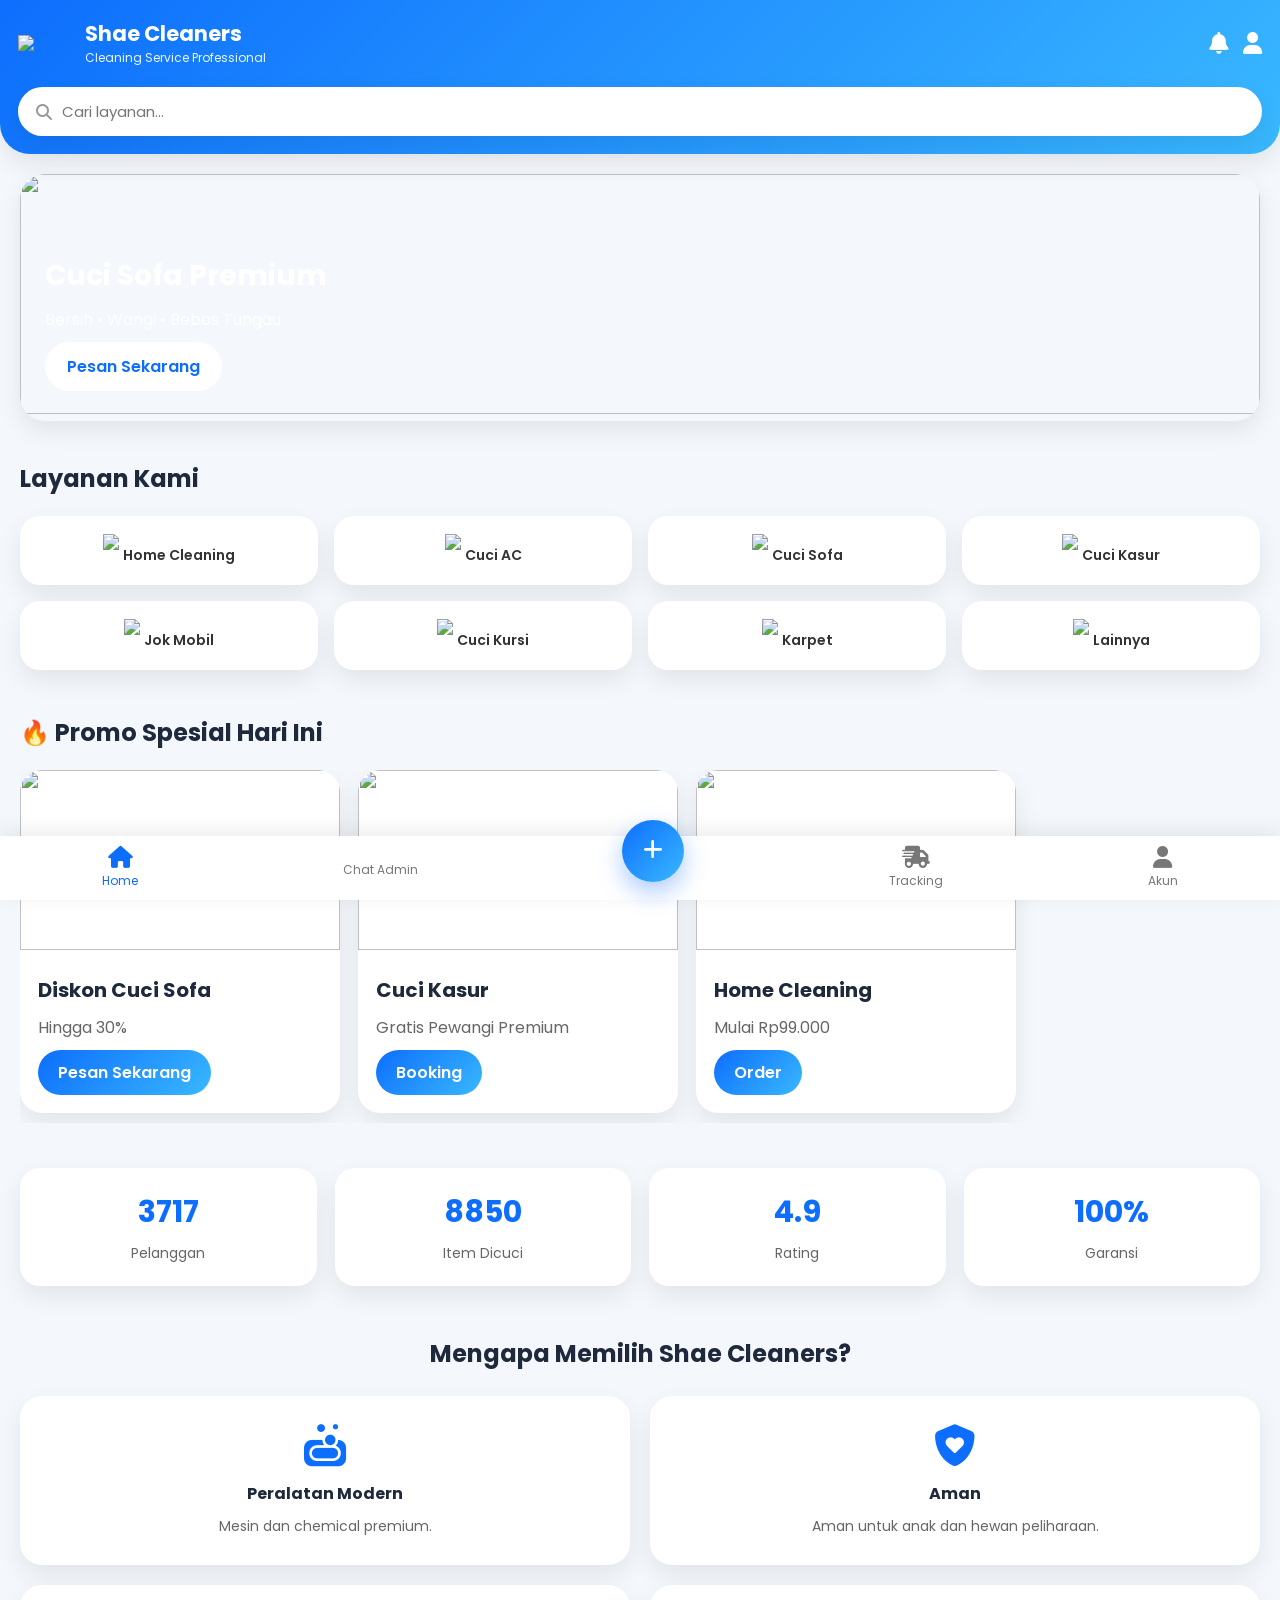
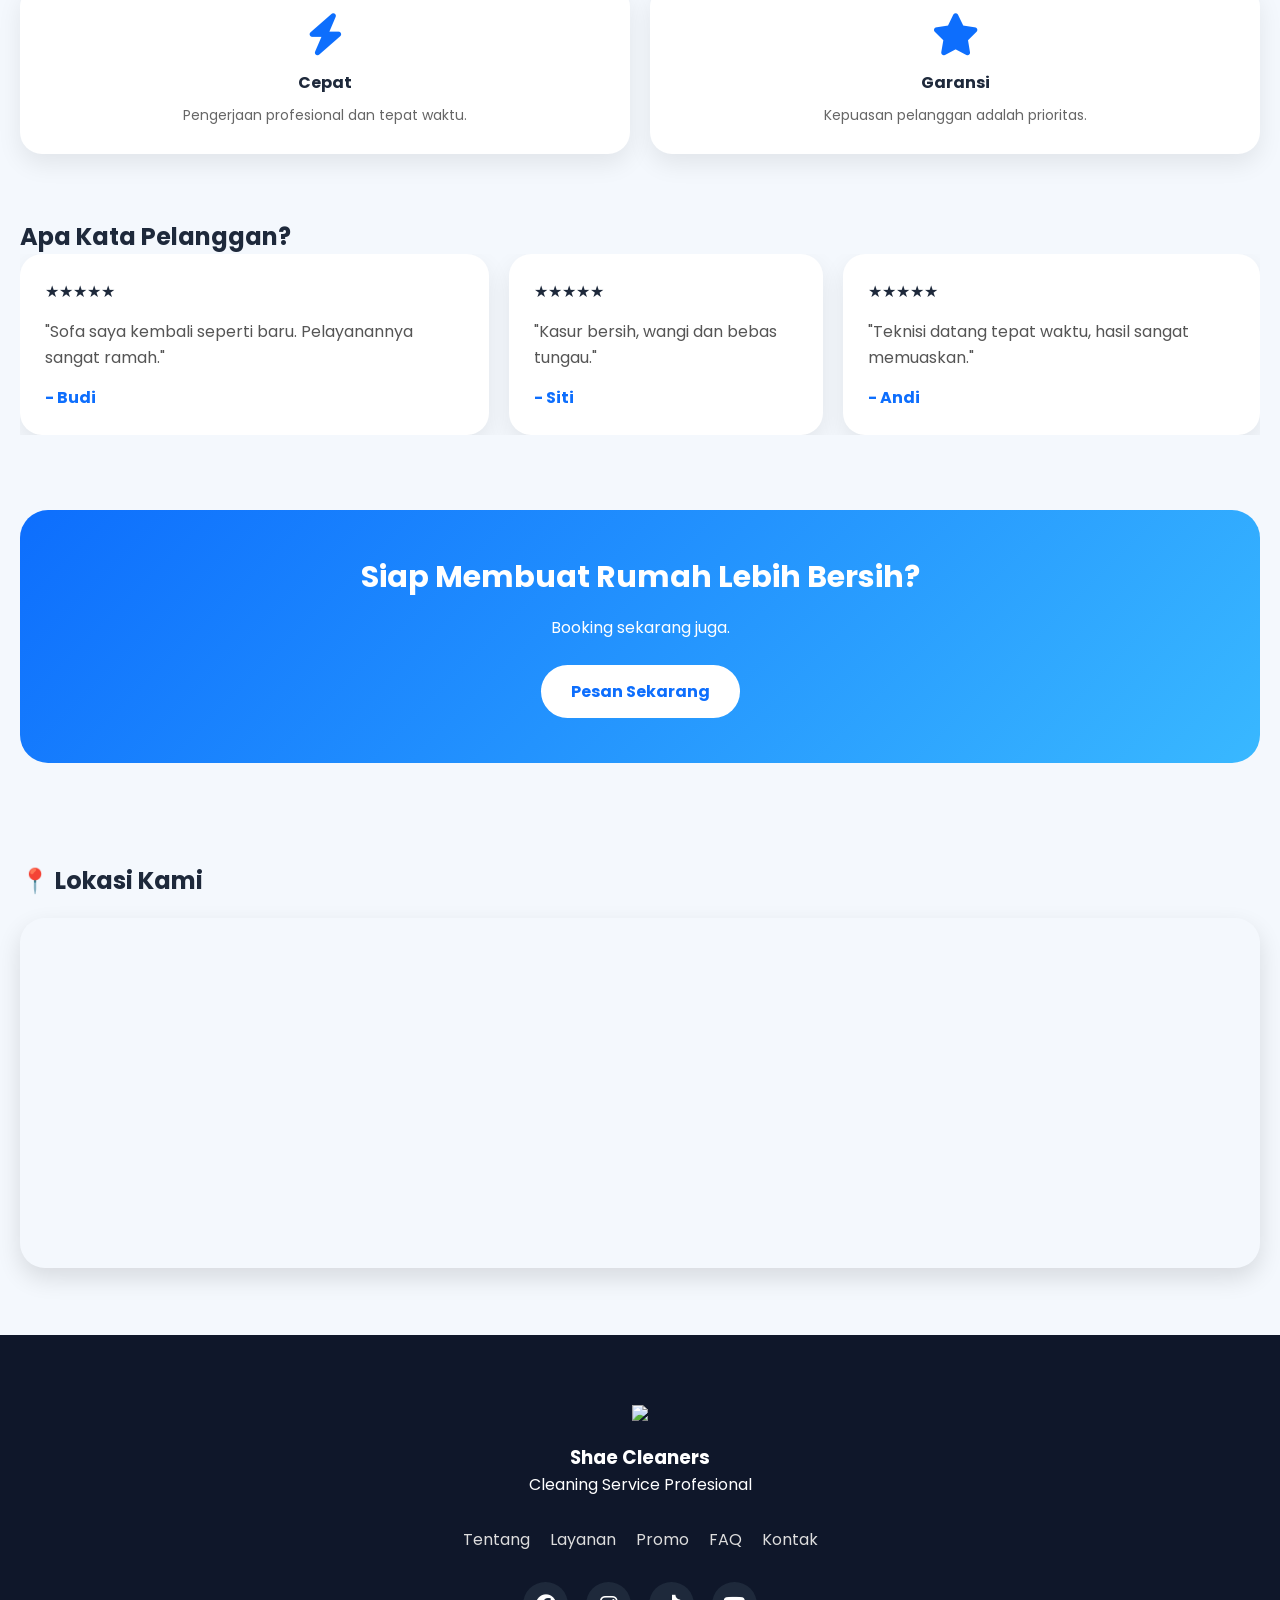
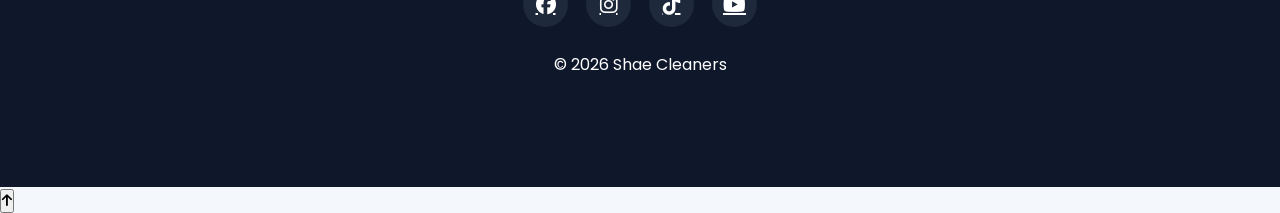
==== index.html @ 05e51f41 "Add files via upload" ====
<!DOCTYPE html>
<html lang="id">
<head>
<meta charset="UTF-8">
<meta name="viewport" content="width=device-width, initial-scale=1.0">
<title>Shae Cleaners | Jasa Cuci Sofa, Kasur, AC & Home Cleaning</title>

<meta name="theme-color" content="#0D6EFD">
<meta name="description" content="Shae Cleaners - Jasa Home Cleaning, Cuci Sofa, Kasur, AC, Jok Mobil, Kursi, Karpet dan lainnya.">

<link rel="manifest" href="manifest.json">
<link rel="icon" href="assets/logo/logo.png">

<link rel="preconnect" href="https://fonts.googleapis.com">
<link rel="preconnect" href="https://fonts.gstatic.com" crossorigin>

<link href="https://fonts.googleapis.com/css2?family=Poppins:wght@300;400;500;600;700&display=swap" rel="stylesheet">

<link rel="stylesheet" href="style.css">

<link rel="stylesheet" href="https://cdnjs.cloudflare.com/ajax/libs/font-awesome/6.7.2/css/all.min.css">

<link href="https://unpkg.com/aos@2.3.4/dist/aos.css" rel="stylesheet">

</head>

<body>

<!-- Splash Screen -->

<div id="splash">

<img src="assets/logo/logo.png" class="logo">

<h2>Shae Cleaners</h2>

<div class="loader"></div>

</div>

<!-- HEADER -->

<header>

<div class="topbar">

<div class="logo-area">

<img src="assets/logo/logo.png">

<div>

<h3>Shae Cleaners</h3>

<p>Cleaning Service Professional</p>

</div>

</div>

<div class="profile">

<i class="fa-solid fa-bell"></i>

<i class="fa-solid fa-user"></i>

</div>

</div>

<!-- SEARCH -->

<div class="search-box">

<i class="fa-solid fa-magnifying-glass"></i>

<input
type="text"
placeholder="Cari layanan...">

</div>

</header>

<!-- HERO SLIDER -->

<section class="hero">

<div class="slider">

<div class="slide active">

<img src="assets/banner/banner1.png">

<div class="caption">

<h2>Cuci Sofa Premium</h2>

<p>Bersih • Wangi • Bebas Tungau</p>

<a href="pages/order.html">

Pesan Sekarang

</a>

</div>

</div>

<div class="slide">

<img src="assets/banner/banner2.jpg">

<div class="caption">

<h2>Cuci Kasur</h2>

<p>Hilangkan Noda & Tungau</p>

<a href="pages/order.html">

Booking

</a>

</div>

</div>

<div class="slide">

<img src="assets/banner/banner3.jpg">

<div class="caption">

<h2>Home Cleaning</h2>

<p>Rumah Bersih Setiap Hari</p>

<a href="pages/order.html">

Order Sekarang

</a>

</div>

</div>

</div>

</section>

<!-- MENU LAYANAN -->

<section class="menu">

<h2>Layanan Kami</h2>

<div class="grid">

<a href="pages/home-cleaning.html" class="card">

<img src="assets/icons/home.png">

<span>Home Cleaning</span>

</a>

<a href="pages/cuci-ac.html" class="card">

<img src="assets/icons/ac.png">

<span>Cuci AC</span>

</a>

<a href="pages/cuci-sofa.html" class="card">

<img src="assets/icons/sofa.png">

<span>Cuci Sofa</span>

</a>

<a href="pages/cuci-kasur.html" class="card">

<img src="assets/icons/kasur.png">

<span>Cuci Kasur</span>

</a>

<a href="pages/cuci-jokmobil.html" class="card">

<img src="assets/icons/mobil.png">

<span>Jok Mobil</span>

</a>

<a href="pages/cuci-kursi.html" class="card">

<img src="assets/icons/kursi.png">

<span>Cuci Kursi</span>

</a>

<a href="pages/karpet.html" class="card">

<img src="assets/icons/karpet.png">

<span>Karpet</span>

</a>

<a href="pages/cuci-gorden.html" class="card">

<img src="assets/icons/cuci-gorden.png">

<span>Lainnya</span>

</a>

</div>

</section>
<!-- ================= PROMO SLIDER ================= -->

<section class="promo-section">

<h2 class="section-title">
🔥 Promo Spesial Hari Ini
</h2>

<div class="promo-slider">

<div class="promo-card">
<img src="assets/banner/promo1.jpg" alt="">
<div class="promo-info">
<h3>Diskon Cuci Sofa</h3>
<p>Hingga 30%</p>
<a href="pages/order.html">Pesan Sekarang</a>
</div>
</div>

<div class="promo-card">
<img src="assets/banner/promo2.jpg" alt="">
<div class="promo-info">
<h3>Cuci Kasur</h3>
<p>Gratis Pewangi Premium</p>
<a href="pages/order.html">Booking</a>
</div>
</div>

<div class="promo-card">
<img src="assets/banner/promo3.jpg" alt="">
<div class="promo-info">
<h3>Home Cleaning</h3>
<p>Mulai Rp99.000</p>
<a href="pages/order.html">Order</a>
</div>
</div>

</div>

</section>

<!-- ================= STATISTIK ================= -->

<section class="counter">

<div class="counter-box">

<h2 class="count" data-target="5000">0</h2>

<p>Pelanggan</p>

</div>

<div class="counter-box">

<h2 class="count" data-target="12000">0</h2>

<p>Item Dicuci</p>

</div>

<div class="counter-box">

<h2 class="count" data-target="4.9">4.9</h2>

<p>Rating</p>

</div>

<div class="counter-box">

<h2>100%</h2>

<p>Garansi</p>

</div>

</section>

<!-- ================= KEUNGGULAN ================= -->

<section class="why-us">

<h2>Mengapa Memilih Shae Cleaners?</h2>

<div class="why-grid">

<div class="why-card">
<i class="fa-solid fa-soap"></i>
<h4>Peralatan Modern</h4>
<p>Mesin dan chemical premium.</p>
</div>

<div class="why-card">
<i class="fa-solid fa-shield-heart"></i>
<h4>Aman</h4>
<p>Aman untuk anak dan hewan peliharaan.</p>
</div>

<div class="why-card">
<i class="fa-solid fa-bolt"></i>
<h4>Cepat</h4>
<p>Pengerjaan profesional dan tepat waktu.</p>
</div>

<div class="why-card">
<i class="fa-solid fa-star"></i>
<h4>Garansi</h4>
<p>Kepuasan pelanggan adalah prioritas.</p>
</div>

</div>

</section>
<!-- ================= TESTIMONI ================= -->

<section class="testimonial">

<h2>Apa Kata Pelanggan?</h2>

<div class="testimonial-slider">

<div class="testimonial-card">

★★★★★

<p>

"Sofa saya kembali seperti baru.
Pelayanannya sangat ramah."

</p>

<strong>- Budi</strong>

</div>

<div class="testimonial-card">

★★★★★

<p>

"Kasur bersih, wangi dan bebas tungau."

</p>

<strong>- Siti</strong>

</div>

<div class="testimonial-card">

★★★★★

<p>

"Teknisi datang tepat waktu,
hasil sangat memuaskan."

</p>

<strong>- Andi</strong>

</div>

</div>

</section>

<!-- ================= CALL TO ACTION ================= -->

<section class="cta">

<h2>

Siap Membuat Rumah Lebih Bersih?

</h2>

<p>

Booking sekarang juga.

</p>

<a href="pages/order.html" class="btn-order">

Pesan Sekarang

</a>

</section>

<!-- ================= GOOGLE MAP ================= -->

<section class="maps">

<h2 class="section-title">
📍 Lokasi Kami
</h2>

<iframe
src="https://www.google.com/maps/embed?pb="
loading="lazy"
allowfullscreen>
</iframe>

</section>

<!-- ================= BOTTOM NAVIGATION ================= -->

<nav class="bottom-nav">

<a href="index.html" class="active">

<i class="fa-solid fa-house"></i>

<span>Home</span>

</a>

<a href="pages/chat-admin.html">

<i class="fa-solid fa-admin"></i>

<span>Chat Admin</span>

</a>

<a href="pages/order.html">

<div class="order-button">

<i class="fa-solid fa-plus"></i>

</div>

</a>

<a href="pages/tracking.html">

<i class="fa-solid fa-truck-fast"></i>

<span>Tracking</span>

</a>

<a href="pages/profile.html">

<i class="fa-solid fa-user"></i>

<span>Akun</span>

</a>

</nav>

<!-- ================= FOOTER ================= -->

<footer>

<img src="assets/logo/logo.png" class="footer-logo">

<h3>Shae Cleaners</h3>

<p>
Cleaning Service Profesional
</p>

<div class="footer-menu">

<a href="#">Tentang</a>

<a href="#">Layanan</a>

<a href="#">Promo</a>

<a href="#">FAQ</a>

<a href="#">Kontak</a>

</div>

<div class="social">

<a href="#"><i class="fab fa-facebook"></i></a>

<a href="#"><i class="fab fa-instagram"></i></a>

<a href="#"><i class="fab fa-tiktok"></i></a>

<a href="#"><i class="fab fa-youtube"></i></a>

</div>

<p class="copyright">

© 2026 Shae Cleaners

</p>

</footer>

<!-- ================= SCRIPT ================= -->

<script src="https://unpkg.com/aos@2.3.4/dist/aos.js"></script>

<script>

AOS.init({

duration:800,

once:true

});

</script>

<script src="app.js"></script>

</body>

</html>
---- style.css ----
/*====================================
 Shae Cleaners Premium Theme V3
====================================*/

:root{

--primary:#0D6EFD;
--secondary:#3AA8FF;
--accent:#00C2FF;
--bg:#F4F8FD;
--white:#FFFFFF;
--dark:#1E293B;
--text:#555;
--radius:18px;
--shadow:0 10px 25px rgba(0,0,0,.08);

}

*{
margin:0;
padding:0;
box-sizing:border-box;
font-family:'Poppins',sans-serif;
}

html{
scroll-behavior:smooth;
}

body{

background:var(--bg);
color:var(--dark);
overflow-x:hidden;

}

/*=========================
Splash Screen
=========================*/

#splash{

position:fixed;
top:0;
left:0;
width:100%;
height:100%;
background:linear-gradient(135deg,#0D6EFD,#37B6FF);
display:flex;
flex-direction:column;
justify-content:center;
align-items:center;
z-index:99999;

}

#splash .logo{

width:110px;
animation:zoom 2s infinite;

}

#splash h2{

margin-top:20px;
color:white;
font-size:26px;

}

.loader{

width:55px;
height:55px;
border:5px solid rgba(255,255,255,.2);
border-top:5px solid white;
border-radius:50%;
margin-top:20px;
animation:spin 1s linear infinite;

}

@keyframes spin{

100%{

transform:rotate(360deg);

}

}

@keyframes zoom{

50%{

transform:scale(1.08);

}

}

/*=========================
HEADER
=========================*/

header{

background:linear-gradient(135deg,#0D6EFD,#39B8FF);
padding:18px;
border-radius:0 0 30px 30px;
box-shadow:var(--shadow);
position:sticky;
top:0;
z-index:1000;

}

.topbar{

display:flex;
justify-content:space-between;
align-items:center;

}

.logo-area{

display:flex;
align-items:center;

}

.logo-area img{

width:55px;
margin-right:12px;

}

.logo-area h3{

color:white;
font-size:21px;

}

.logo-area p{

color:#EAF6FF;
font-size:12px;

}

.profile{

display:flex;
gap:15px;

}

.profile i{

color:white;
font-size:22px;
cursor:pointer;
transition:.3s;

}

.profile i:hover{

transform:scale(1.2);

}

.search-box{

margin-top:20px;
background:white;
border-radius:50px;
padding:13px 18px;
display:flex;
align-items:center;
box-shadow:var(--shadow);

}

.search-box i{

color:#999;

}

.search-box input{

flex:1;
border:none;
outline:none;
font-size:15px;
margin-left:10px;

}

/*=========================
HERO
=========================*/

.hero{

margin:20px;

}

.slider{

position:relative;
overflow:hidden;
border-radius:25px;
box-shadow:var(--shadow);

}

.slide{

display:none;
position:relative;

}

.slide.active{

display:block;
animation:fade 1s;

}

.slide img{

width:100%;
height:240px;
object-fit:cover;

}

.caption{

position:absolute;
left:25px;
bottom:30px;
color:white;

}

.caption h2{

font-size:28px;

}

.caption p{

margin:10px 0;

}

.caption a{

display:inline-block;
background:white;
color:var(--primary);
padding:12px 22px;
border-radius:40px;
text-decoration:none;
font-weight:600;
transition:.3s;

}

.caption a:hover{

transform:translateY(-3px);

}

@keyframes fade{

from{

opacity:0;

}

to{

opacity:1;

}

}

/*=========================
MENU GRID
=========================*/

.menu{

padding:20px;

}

.menu h2{

margin-bottom:20px;

}

.grid{

display:grid;
grid-template-columns:repeat(4,1fr);
gap:16px;

}

.card{

background:white;
padding:18px;
border-radius:20px;
text-align:center;
text-decoration:none;
color:#333;
box-shadow:var(--shadow);
transition:.35s;

}

.card:hover{

transform:translateY(-8px);

}

.card img{

width:55px;
margin-bottom:10px;

}

.card span{

font-size:14px;
font-weight:600;

}

/*=========================
RESPONSIVE
=========================*/

@media(max-width:768px){

.grid{

grid-template-columns:repeat(4,1fr);

}

.card{

padding:15px;

}

.card img{

width:42px;

}
.card span{
font-size:12px;
}
.caption h2{
font-size:22px;
}
.slide img{
height:200px;
}}
@media(max-width:480px){
.grid{
grid-template-columns:repeat(2,1fr);
}
header{
border-radius:0 0 25px 25px;
}}
/*====================================
 PROMO SECTION
====================================*/

.promo-section{

padding:25px 20px;

}

.section-title{

font-size:24px;
font-weight:700;
margin-bottom:20px;
color:var(--dark);

}

.promo-slider{

display:flex;
gap:18px;
overflow-x:auto;
scroll-behavior:smooth;
padding-bottom:10px;

}

.promo-slider::-webkit-scrollbar{

display:none;

}

.promo-card{

min-width:320px;
background:#fff;
border-radius:22px;
overflow:hidden;
box-shadow:var(--shadow);
transition:.35s;

}

.promo-card:hover{

transform:translateY(-8px);

}

.promo-card img{

width:100%;
height:180px;
object-fit:cover;

}

.promo-info{

padding:18px;

}

.promo-info h3{

font-size:20px;

}

.promo-info p{

margin:10px 0;
color:#666;

}

.promo-info a{

display:inline-block;
padding:10px 20px;
background:linear-gradient(135deg,#0D6EFD,#39B8FF);
color:#fff;
text-decoration:none;
border-radius:30px;
font-weight:600;

}

/*====================================
 COUNTER
====================================*/

.counter{

display:grid;
grid-template-columns:repeat(4,1fr);
gap:18px;
padding:20px;

}

.counter-box{

background:#fff;
padding:22px;
text-align:center;
border-radius:20px;
box-shadow:var(--shadow);
transition:.35s;

}

.counter-box:hover{

transform:translateY(-6px);

}

.counter-box h2{

font-size:30px;
color:var(--primary);

}

.counter-box p{

margin-top:8px;
font-size:14px;
color:#666;

}

/*====================================
 WHY US
====================================*/

.why-us{

padding:30px 20px;

}

.why-us h2{

text-align:center;
margin-bottom:25px;

}

.why-grid{

display:grid;
grid-template-columns:repeat(2,1fr);
gap:20px;

}

.why-card{

background:#fff;
padding:28px;
border-radius:22px;
text-align:center;
box-shadow:var(--shadow);
transition:.4s;

}

.why-card:hover{

transform:translateY(-8px);

}

.why-card i{

font-size:42px;
color:var(--primary);
margin-bottom:15px;

}

.why-card h4{

margin-bottom:10px;

}

.why-card p{

color:#666;
font-size:14px;

}

/*====================================
 BEFORE AFTER
====================================*/

.before-after{

padding:30px 20px;

}

.before-after h2{

margin-bottom:20px;

}

.compare-slider{

position:relative;
overflow:hidden;
border-radius:25px;
box-shadow:var(--shadow);

}

.compare-slider img{

width:100%;
display:block;

}

.before{

position:absolute;
top:0;
left:0;
width:50%;
overflow:hidden;

}

/*====================================
 TESTIMONIAL
====================================*/

.testimonial{

padding:35px 20px;

}

.testimonial-slider{

display:flex;
gap:20px;
overflow-x:auto;
scroll-behavior:smooth;

}

.testimonial-slider::-webkit-scrollbar{

display:none;

}

.testimonial-card{

min-width:300px;
background:#fff;
padding:25px;
border-radius:22px;
box-shadow:var(--shadow);

}

.testimonial-card p{

margin:15px 0;
line-height:1.6;
color:#555;

}

.testimonial-card strong{

color:var(--primary);

}

/*====================================
 CTA
====================================*/

.cta{

margin:40px 20px;
padding:45px 25px;
text-align:center;
border-radius:28px;
background:linear-gradient(135deg,#0D6EFD,#39B8FF);
color:#fff;

}

.cta h2{

font-size:30px;

}

.cta p{

margin:15px 0 25px;

}

.btn-order{

display:inline-block;
padding:14px 30px;
background:#fff;
color:#0D6EFD;
border-radius:40px;
text-decoration:none;
font-weight:700;
transition:.3s;

}

.btn-order:hover{

transform:scale(1.05);

}

/*====================================
 GLASS EFFECT
====================================*/

.glass{

background:rgba(255,255,255,.15);
backdrop-filter:blur(15px);
border:1px solid rgba(255,255,255,.2);

}

/*====================================
 ANIMATION
====================================*/

.fade-up{

animation:fadeUp .8s ease;

}

@keyframes fadeUp{

from{

opacity:0;
transform:translateY(30px);

}

to{

opacity:1;
transform:translateY(0);

}

}

.zoom{

animation:zoomIn .6s;

}

@keyframes zoomIn{

from{

opacity:0;
transform:scale(.9);

}

to{

opacity:1;
transform:scale(1);

}

}

/*====================================
 RESPONSIVE
====================================*/

@media(max-width:768px){

.counter{

grid-template-columns:repeat(2,1fr);

}

.why-grid{

grid-template-columns:1fr;

}

.promo-card{

min-width:280px;

}

.cta h2{

font-size:24px;

}

}

@media(max-width:480px){

.counter{

grid-template-columns:1fr 1fr;

}

.testimonial-card{

min-width:260px;

}

}
/*====================================
VIDEO SECTION
====================================*/

.video-section{
padding:60px 20px;
}

.video-box{
position:relative;
overflow:hidden;
border-radius:25px;
box-shadow:0 15px 40px rgba(0,0,0,.15);
}

.video-box video{
width:100%;
display:block;
border-radius:25px;
transition:.5s;
}

.video-box:hover video{
transform:scale(1.03);
}

/*====================================
GALLERY
====================================*/

.gallery{
padding:60px 20px;
}

.gallery-slider{
display:flex;
gap:18px;
overflow-x:auto;
scroll-behavior:smooth;
padding-bottom:10px;
}

.gallery-slider::-webkit-scrollbar{
display:none;
}

.gallery-slider img{
width:280px;
height:200px;
object-fit:cover;
border-radius:22px;
box-shadow:0 10px 25px rgba(0,0,0,.12);
transition:.35s;
cursor:pointer;
}

.gallery-slider img:hover{
transform:scale(1.05);
}

/*====================================
MAP
====================================*/

.maps{
padding:60px 20px;
}

.maps iframe{
width:100%;
height:350px;
border:none;
border-radius:25px;
box-shadow:0 10px 25px rgba(0,0,0,.12);
}

/*====================================
FLOATING WHATSAPP
====================================*/

.floating-wa{

position:fixed;

right:22px;

bottom:95px;

width:65px;

height:65px;

background:#25D366;

border-radius:50%;

display:flex;

align-items:center;

justify-content:center;

color:#fff;

font-size:34px;

text-decoration:none;

box-shadow:0 10px 30px rgba(37,211,102,.4);

z-index:999;

animation:pulse 2s infinite;

transition:.3s;

}

.floating-wa:hover{

transform:scale(1.12);

}

@keyframes pulse{

0%{

box-shadow:0 0 0 0 rgba(37,211,102,.5);

}

70%{

box-shadow:0 0 0 18px rgba(37,211,102,0);

}

100%{

box-shadow:0 0 0 0 rgba(37,211,102,0);

}

}

/*====================================
BOTTOM NAVIGATION
====================================*/

.bottom-nav{

position:fixed;

bottom:0;

left:0;

width:100%;

background:#fff;

display:flex;

justify-content:space-around;

align-items:center;

padding:10px 0;

box-shadow:0 -5px 20px rgba(0,0,0,.08);

z-index:999;

}

.bottom-nav a{

text-decoration:none;

color:#777;

display:flex;

flex-direction:column;

align-items:center;

font-size:12px;

transition:.3s;

}

.bottom-nav a.active{

color:var(--primary);

}

.bottom-nav i{

font-size:22px;

margin-bottom:4px;

}

.order-button{

width:62px;

height:62px;

background:linear-gradient(135deg,#0D6EFD,#39B8FF);

border-radius:50%;

display:flex;

align-items:center;

justify-content:center;

color:#fff;

font-size:26px;

margin-top:-35px;

box-shadow:0 10px 25px rgba(13,110,253,.35);

}

/*====================================
FOOTER
====================================*/

footer{

background:#0F172A;

padding:70px 20px 110px;

text-align:center;

color:#fff;

}

.footer-logo{

width:85px;

margin-bottom:15px;

}

.footer-menu{

margin:30px 0;

display:flex;

justify-content:center;

flex-wrap:wrap;

gap:20px;

}

.footer-menu a{

color:#ddd;

text-decoration:none;

transition:.3s;

}

.footer-menu a:hover{

color:#fff;

}

.social{

display:flex;

justify-content:center;

gap:18px;

margin-bottom:25px;

}

.social a{

width:45px;

height:45px;

border-radius:50%;

background:#1E293B;

display:flex;

align-items:center;

justify-content:center;

color:#fff;

font-size:20px;

transition:.3s;

}

.social a:hover{

background:var(--primary);

transform:translateY(-5px);

}

copyright{

color:#aaa;

font-size:14px;

}

/*====================================
RIPPLE EFFECT
====================================*/

.ripple{

position:relative;

overflow:hidden;

}

.ripple::after{

content:"";

position:absolute;

width:10px;

height:10px;

background:rgba(255,255,255,.6);

border-radius:50%;

transform:scale(0);

opacity:0;

transition:.6s;

}

.ripple:active::after{

transform:scale(30);

opacity:1;

}

/*====================================
DARK MODE
====================================*/

.dark{

background:#0F172A;

color:#fff;

}

.dark .card,
.dark .promo-card,
.dark .counter-box,
.dark .why-card,
.dark .testimonial-card{

background:#1E293B;

color:#fff;

}

.dark header{

background:#111827;

}

.dark footer{

background:#020617;

}

/*====================================
SCROLLBAR
====================================*/

::-webkit-scrollbar{

width:8px;

}

::-webkit-scrollbar-thumb{

background:#0D6EFD;

border-radius:20px;

}

/*====================================
RESPONSIVE
====================================*/

@media(max-width:768px){

.gallery-slider img{

width:220px;

height:170px;

}

.maps iframe{

height:280px;

}

.order-button{

width:58px;

height:58px;

}

}

@media(max-width:480px){

.bottom-nav span{

font-size:11px;

}

.floating-wa{

width:58px;

height:58px;

font-size:30px;

right:18px;

bottom:90px;

}

}
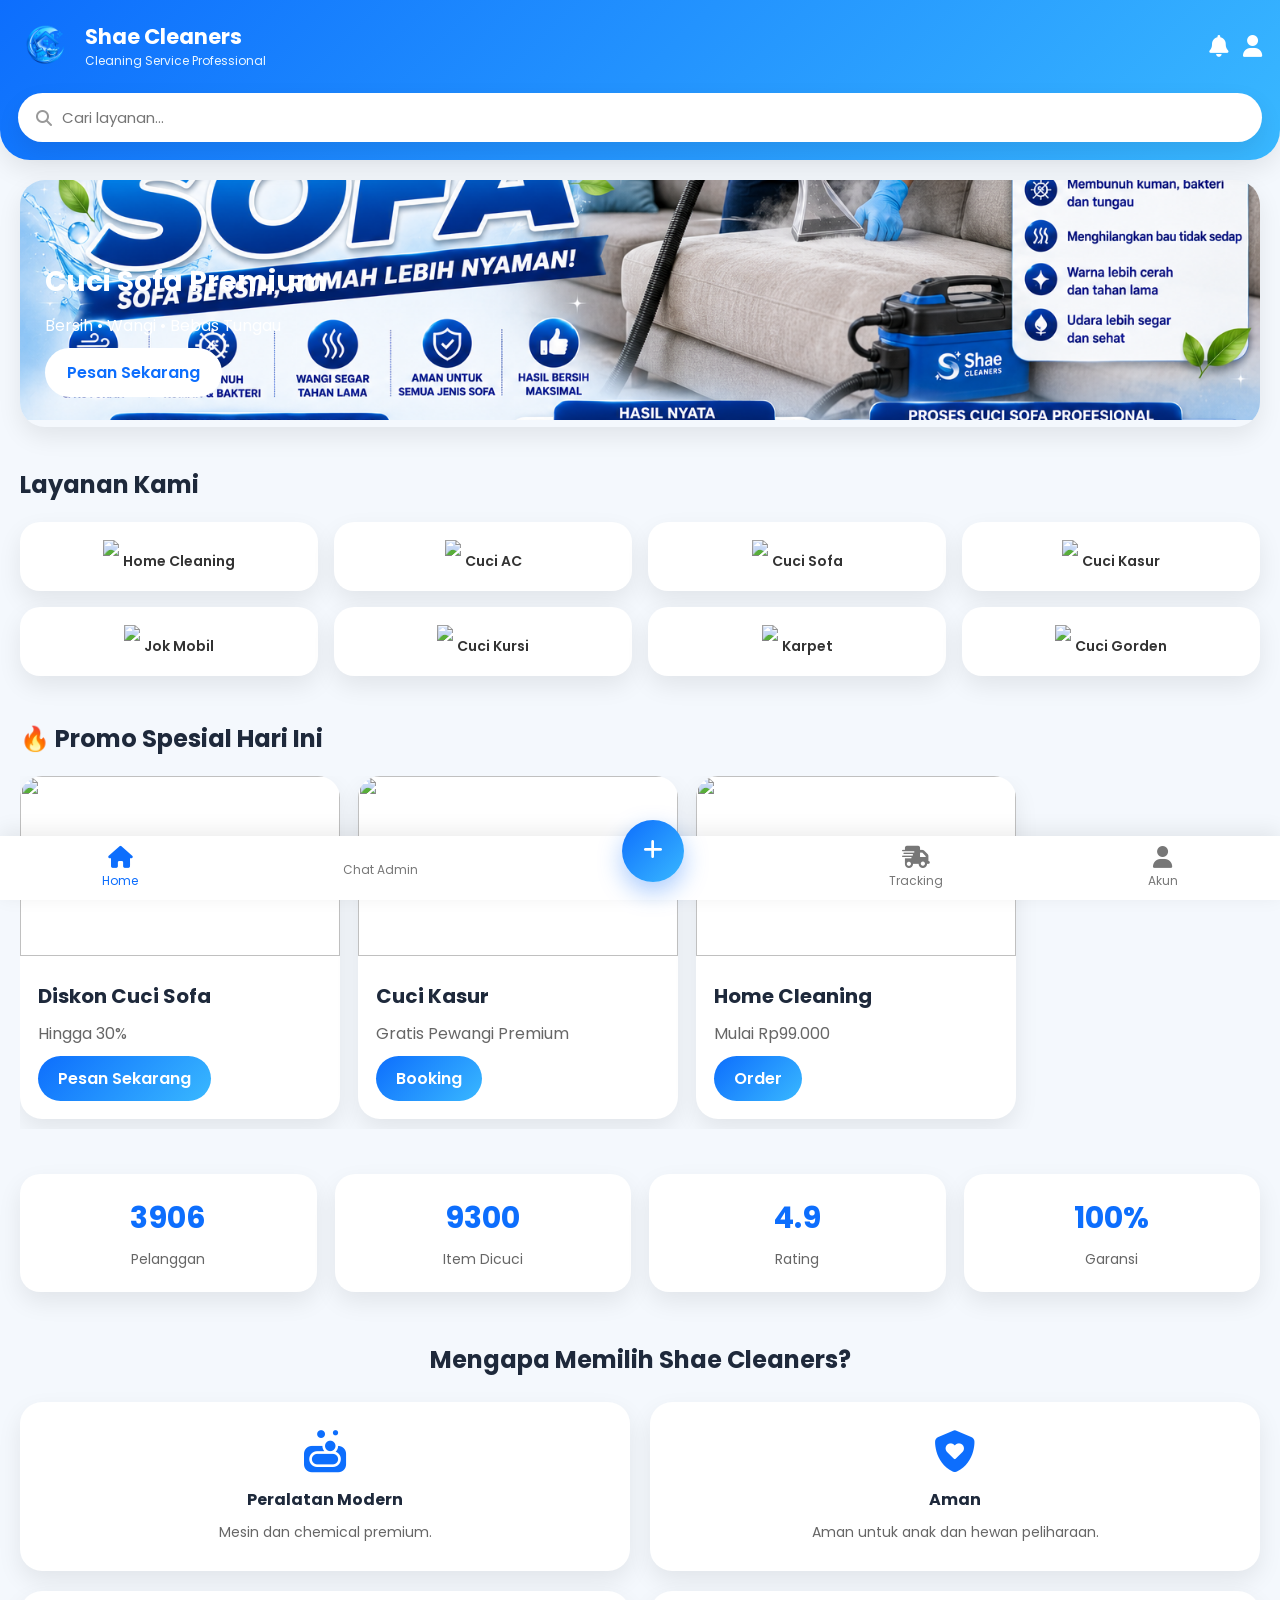
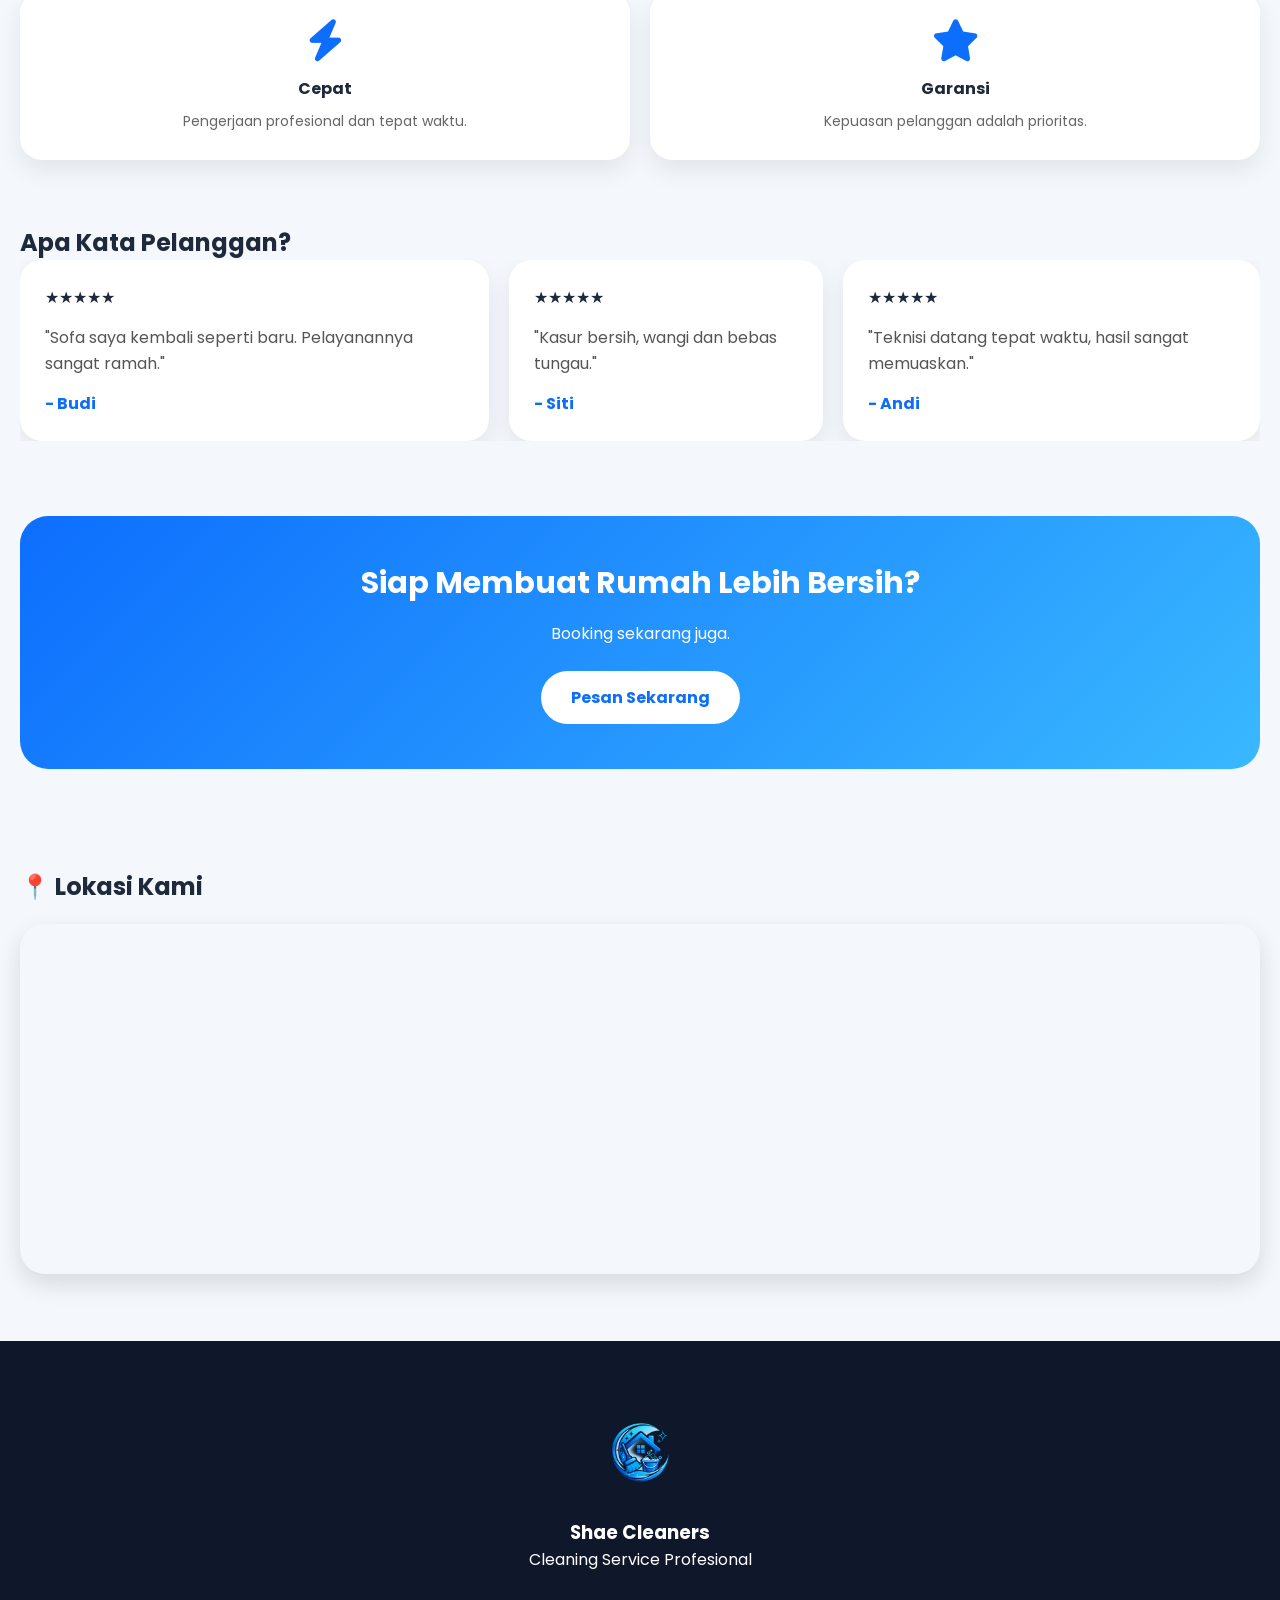
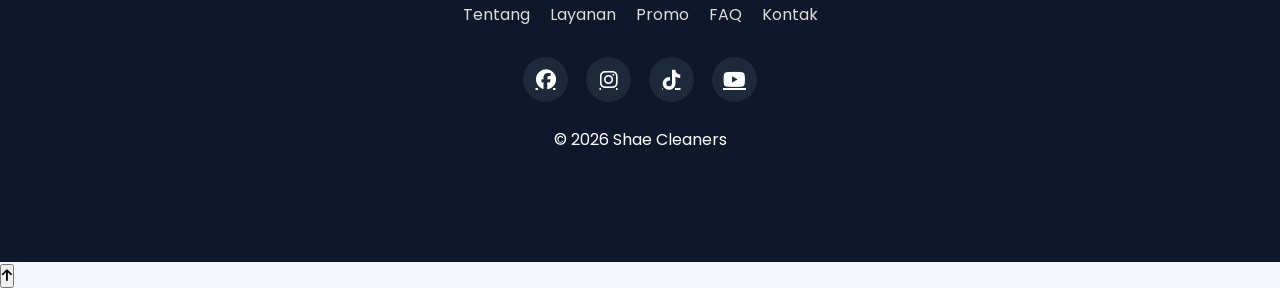
==== commit a1056a85: "Fix HTML encoding issues in index.html" ====
--- a/index.html
+++ b/index.html
@@ -90,7 +90,7 @@
 
 <div class="slide active">
 
-<img src="assets/banner/banner1.png">
+<img src="assets/banner/cuci-sofa.png">
 
 <div class="caption">
 
@@ -110,7 +110,7 @@
 
 <div class="slide">
 
-<img src="assets/banner/banner2.jpg">
+<img src="assets/banner/cuci-kasur.png">
 
 <div class="caption">
 
@@ -130,7 +130,7 @@
 
 <div class="slide">
 
-<img src="assets/banner/banner3.jpg">
+<img src="assets/banner/cuci-jokmobil.png">
 
 <div class="caption">
 
@@ -162,7 +162,7 @@
 
 <a href="pages/home-cleaning.html" class="card">
 
-<img src="assets/icons/home.png">
+<img src="assets/icons/home-cleaning.png">
 
 <span>Home Cleaning</span>
 
@@ -170,7 +170,7 @@
 
 <a href="pages/cuci-ac.html" class="card">
 
-<img src="assets/icons/ac.png">
+<img src="assets/icons/cuci-ac.png">
 
 <span>Cuci AC</span>
 
@@ -178,7 +178,7 @@
 
 <a href="pages/cuci-sofa.html" class="card">
 
-<img src="assets/icons/sofa.png">
+<img src="assets/icons/cuci-sofa.png">
 
 <span>Cuci Sofa</span>
 
@@ -186,7 +186,7 @@
 
 <a href="pages/cuci-kasur.html" class="card">
 
-<img src="assets/icons/kasur.png">
+<img src="assets/icons/cuci-kasur.png">
 
 <span>Cuci Kasur</span>
 
@@ -194,7 +194,7 @@
 
 <a href="pages/cuci-jokmobil.html" class="card">
 
-<img src="assets/icons/mobil.png">
+<img src="assets/icons/cuci-jokmobil.png">
 
 <span>Jok Mobil</span>
 
@@ -202,7 +202,7 @@
 
 <a href="pages/cuci-kursi.html" class="card">
 
-<img src="assets/icons/kursi.png">
+<img src="assets/icons/cuci-kursi.png">
 
 <span>Cuci Kursi</span>
 
@@ -210,7 +210,7 @@
 
 <a href="pages/karpet.html" class="card">
 
-<img src="assets/icons/karpet.png">
+<img src="assets/icons/cuci-karpet.png">
 
 <span>Karpet</span>
 
@@ -220,7 +220,7 @@
 
 <img src="assets/icons/cuci-gorden.png">
 
-<span>Lainnya</span>
+<span>Cuci Gorden</span>
 
 </a>
 
@@ -238,7 +238,7 @@
 <div class="promo-slider">
 
 <div class="promo-card">
-<img src="assets/banner/promo1.jpg" alt="">
+<img src="assets/banner/promo1.png" alt="">
 <div class="promo-info">
 <h3>Diskon Cuci Sofa</h3>
 <p>Hingga 30%</p>
@@ -247,7 +247,7 @@
 </div>
 
 <div class="promo-card">
-<img src="assets/banner/promo2.jpg" alt="">
+<img src="assets/banner/promo2.png" alt="">
 <div class="promo-info">
 <h3>Cuci Kasur</h3>
 <p>Gratis Pewangi Premium</p>
@@ -256,7 +256,7 @@
 </div>
 
 <div class="promo-card">
-<img src="assets/banner/promo3.jpg" alt="">
+<img src="assets/banner/promo3.png" alt="">
 <div class="promo-info">
 <h3>Home Cleaning</h3>
 <p>Mulai Rp99.000</p>
@@ -551,4 +551,4 @@
 
 </body>
 
-</html>+</html>
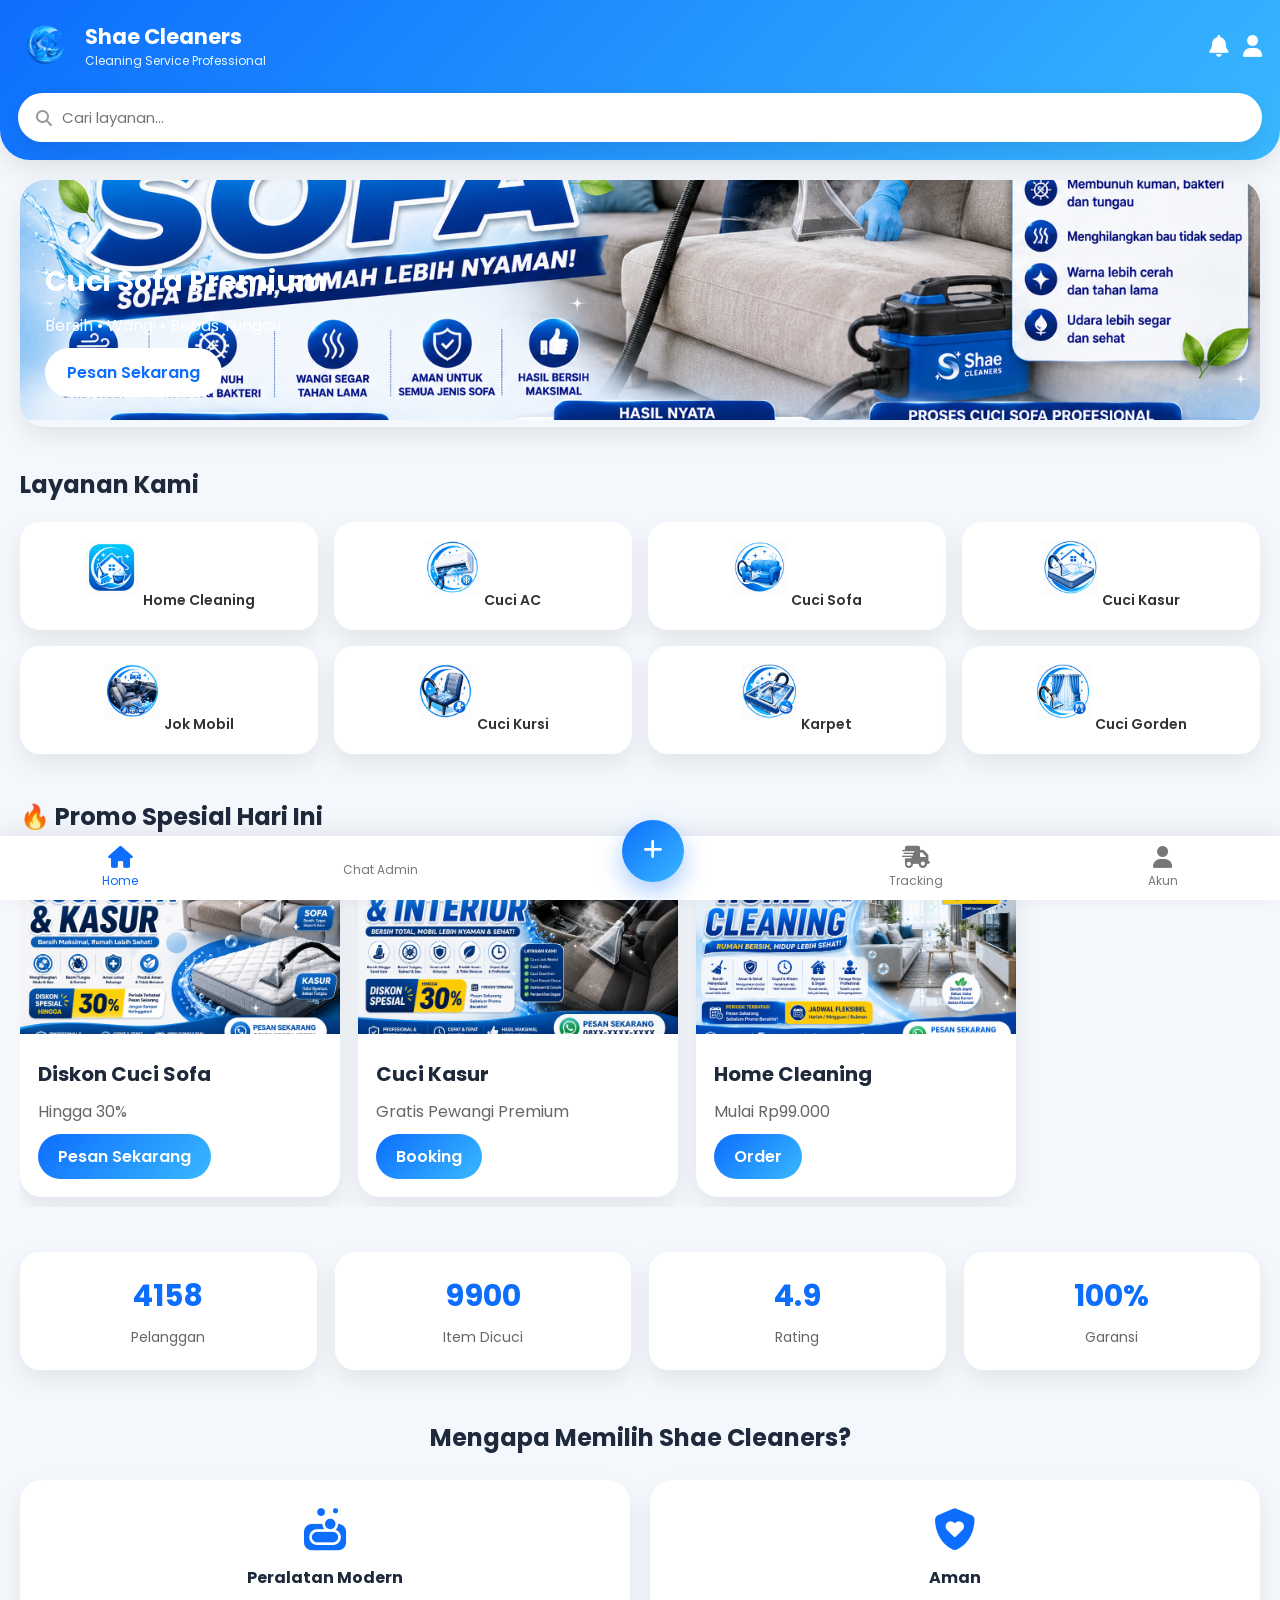
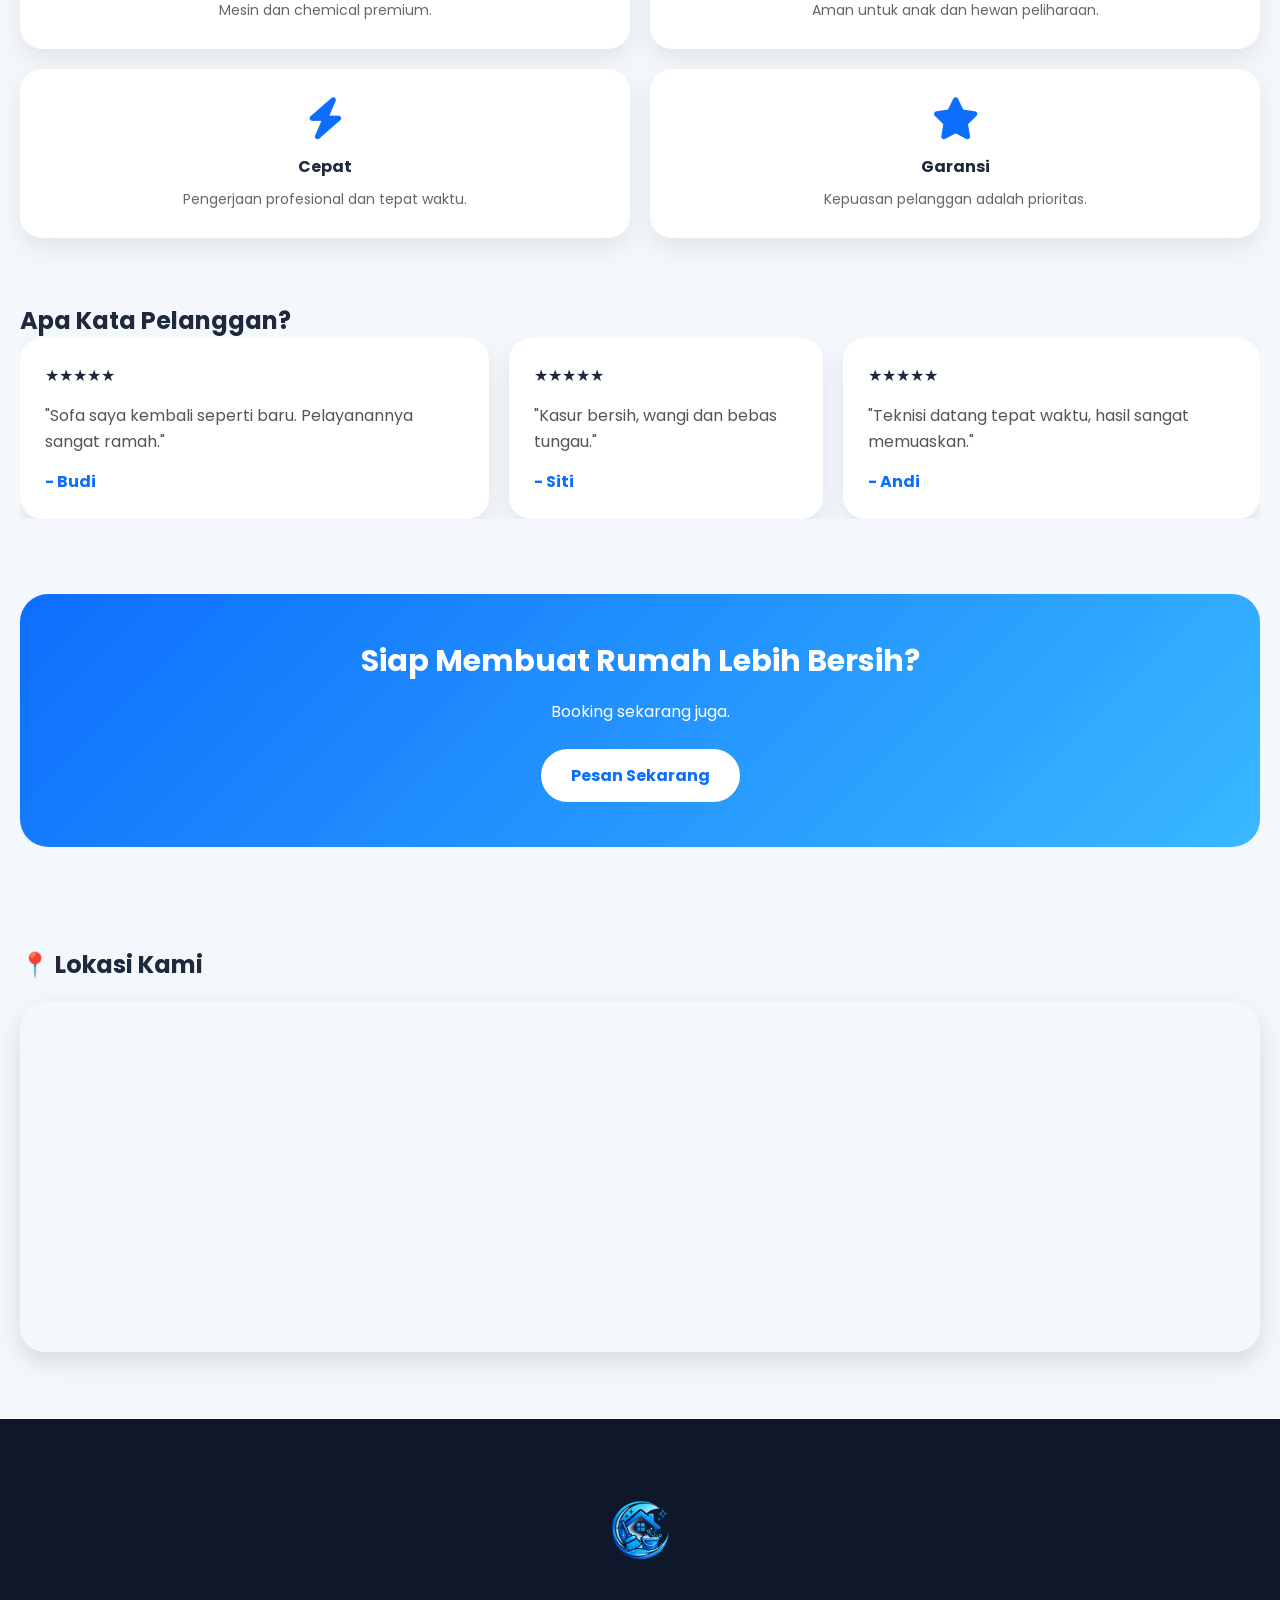
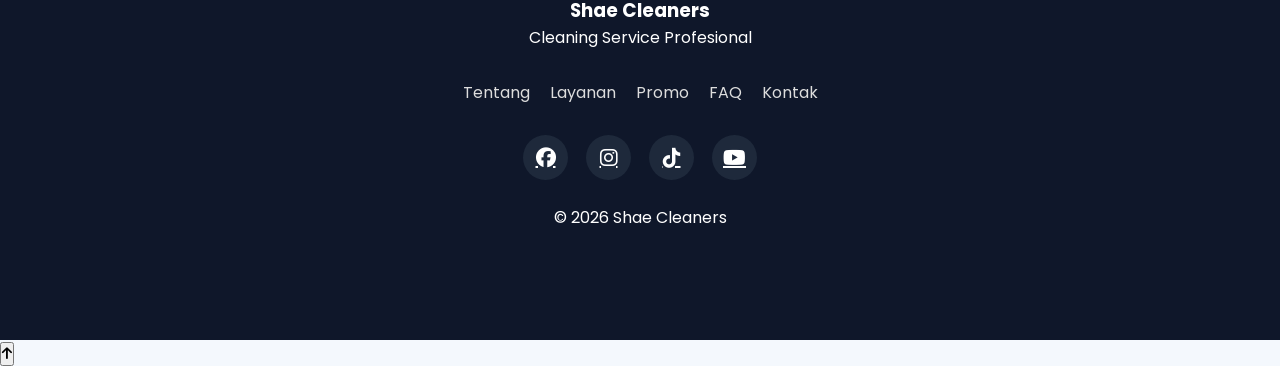
==== commit 197ead8c: "Update index.html" ====
--- a/index.html
+++ b/index.html
@@ -162,7 +162,7 @@
 
 <a href="pages/home-cleaning.html" class="card">
 
-<img src="assets/icons/home-cleaning.png">
+<img src="assets/icons/homecleaning.png">
 
 <span>Home Cleaning</span>
 
@@ -170,7 +170,7 @@
 
 <a href="pages/cuci-ac.html" class="card">
 
-<img src="assets/icons/cuci-ac.png">
+<img src="assets/icons/cuciac.png">
 
 <span>Cuci AC</span>
 
@@ -178,7 +178,7 @@
 
 <a href="pages/cuci-sofa.html" class="card">
 
-<img src="assets/icons/cuci-sofa.png">
+<img src="assets/icons/cucisofa.png">
 
 <span>Cuci Sofa</span>
 
@@ -186,7 +186,7 @@
 
 <a href="pages/cuci-kasur.html" class="card">
 
-<img src="assets/icons/cuci-kasur.png">
+<img src="assets/icons/cucikasur.png">
 
 <span>Cuci Kasur</span>
 
@@ -194,7 +194,7 @@
 
 <a href="pages/cuci-jokmobil.html" class="card">
 
-<img src="assets/icons/cuci-jokmobil.png">
+<img src="assets/icons/cucijokmobil.png">
 
 <span>Jok Mobil</span>
 
@@ -202,7 +202,7 @@
 
 <a href="pages/cuci-kursi.html" class="card">
 
-<img src="assets/icons/cuci-kursi.png">
+<img src="assets/icons/cucikursi.png">
 
 <span>Cuci Kursi</span>
 
@@ -210,7 +210,7 @@
 
 <a href="pages/karpet.html" class="card">
 
-<img src="assets/icons/cuci-karpet.png">
+<img src="assets/icons/cucikarpet.png">
 
 <span>Karpet</span>
 
@@ -218,7 +218,7 @@
 
 <a href="pages/cuci-gorden.html" class="card">
 
-<img src="assets/icons/cuci-gorden.png">
+<img src="assets/icons/cucigorden.png">
 
 <span>Cuci Gorden</span>
 
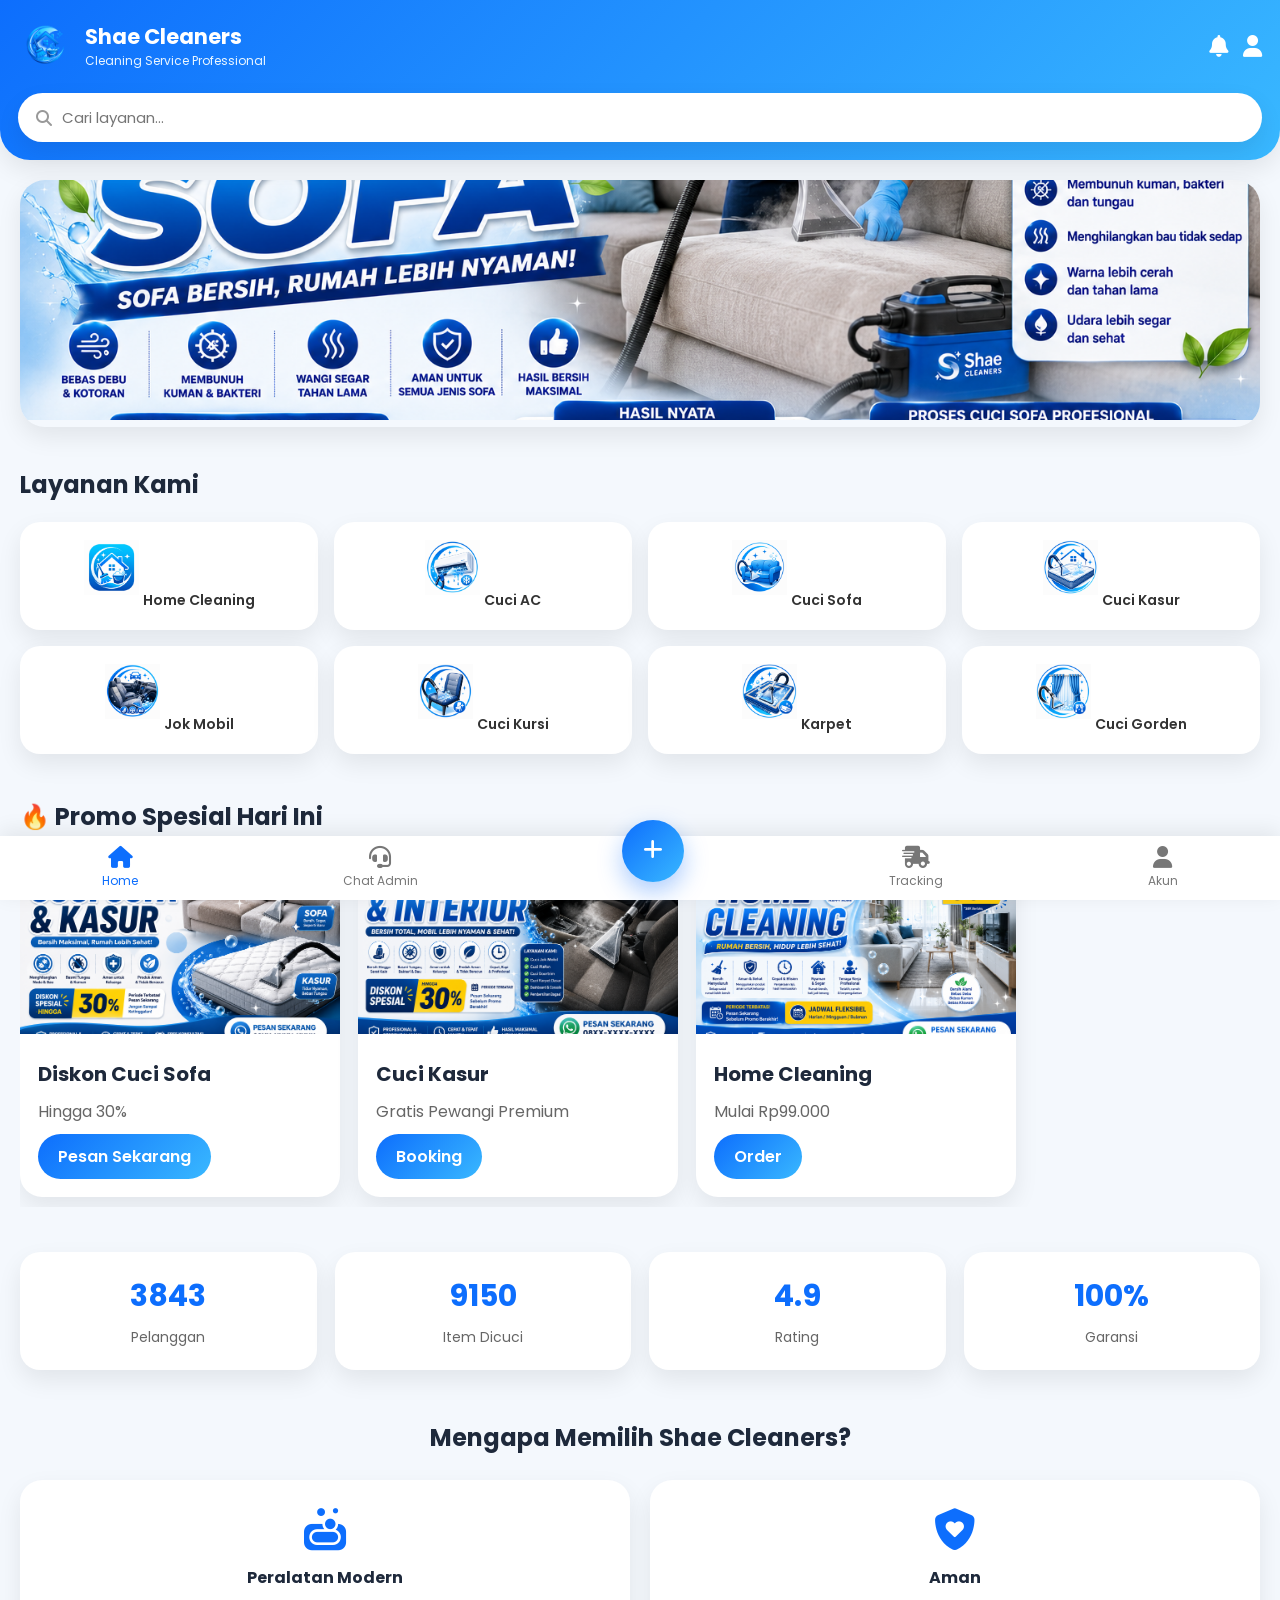
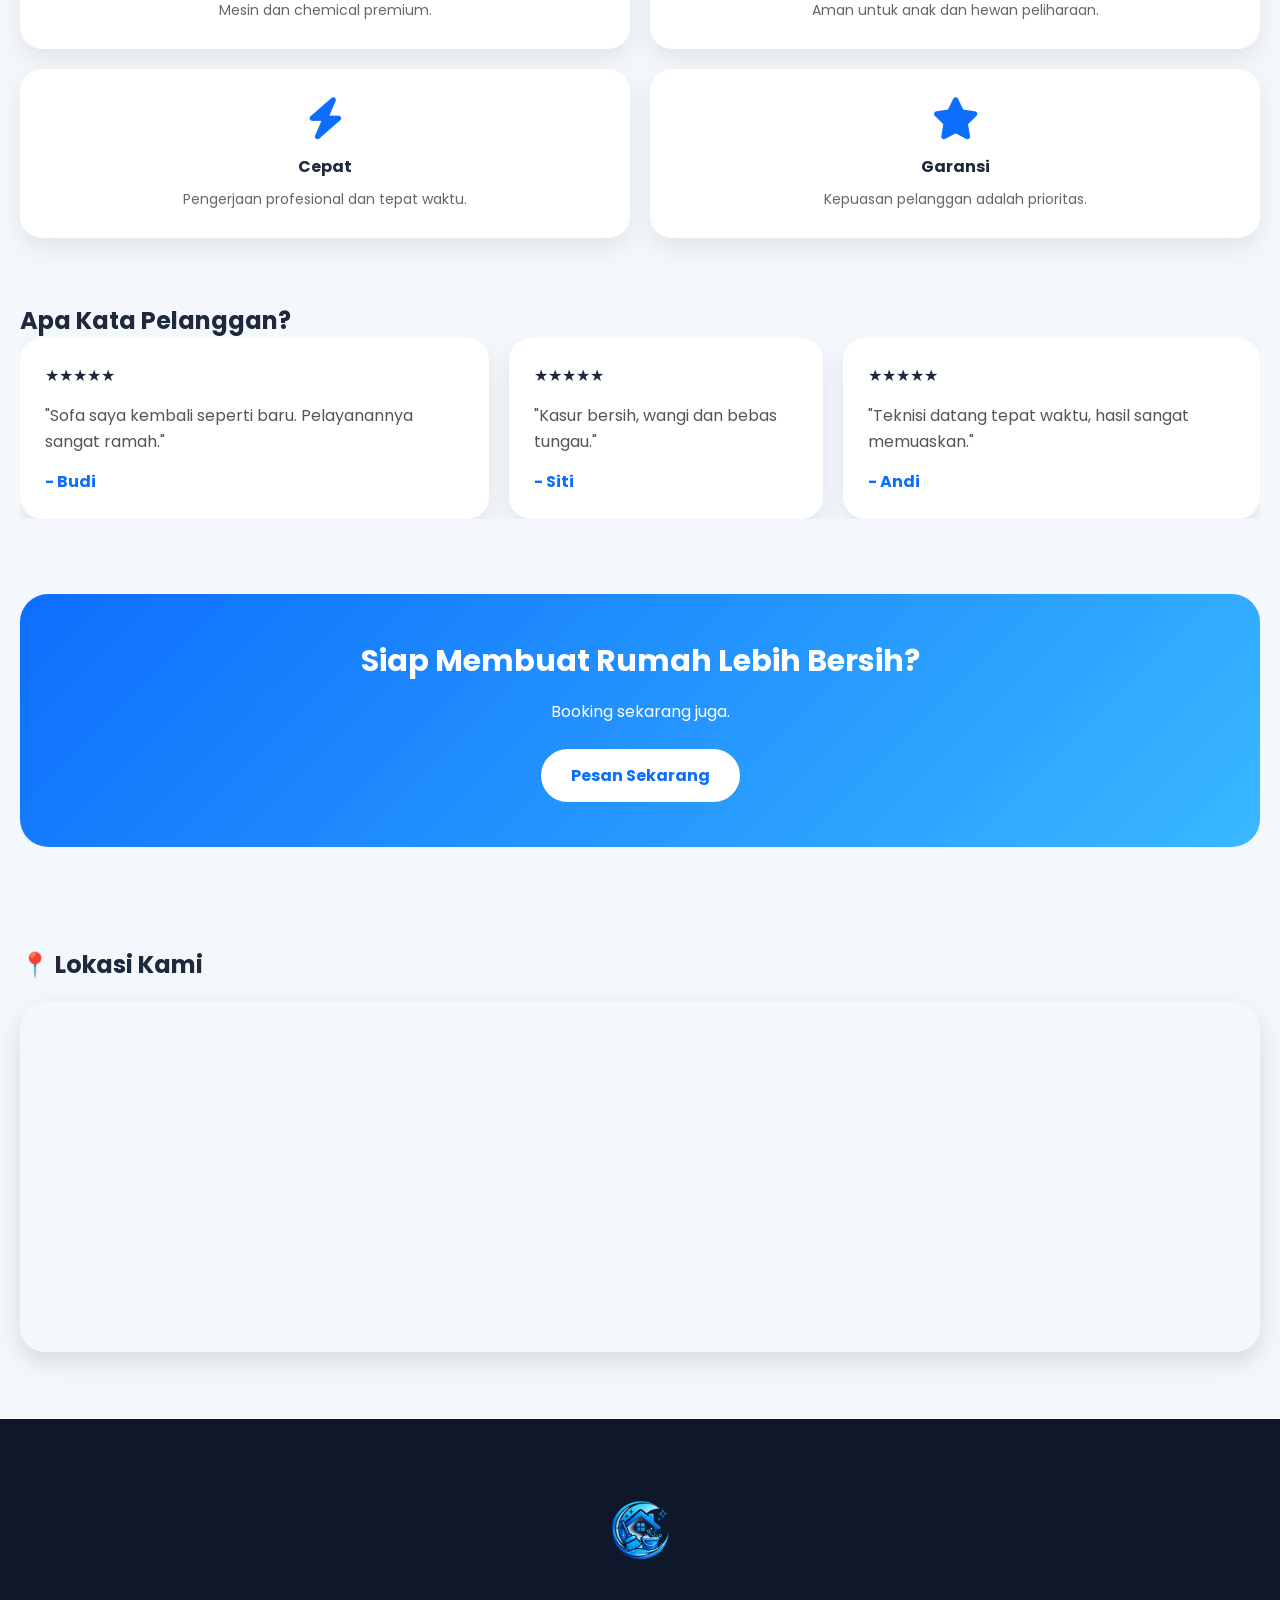
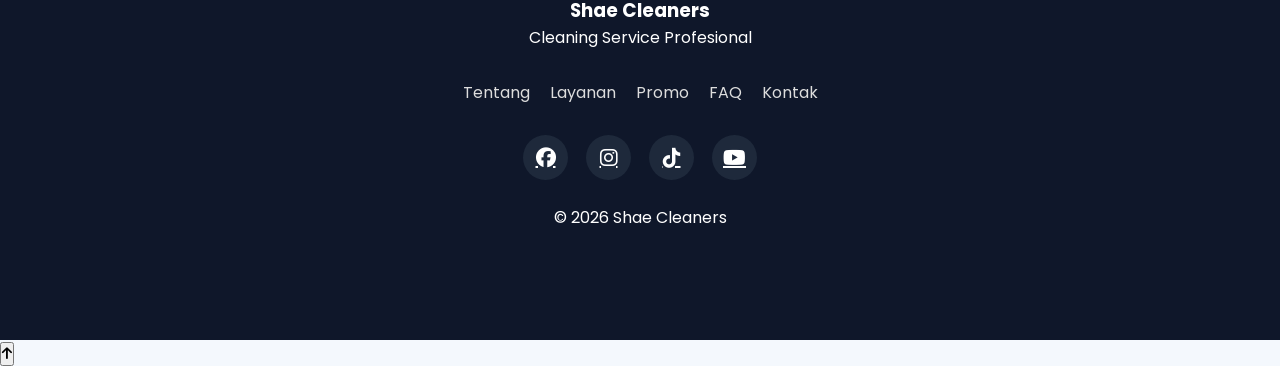
==== commit dcf7cdd1: "Update index.html" ====
--- a/index.html
+++ b/index.html
@@ -85,71 +85,16 @@
 <!-- HERO SLIDER -->
 
 <section class="hero">
-
 <div class="slider">
-
 <div class="slide active">
-
 <img src="assets/banner/cuci-sofa.png">
-
-<div class="caption">
-
-<h2>Cuci Sofa Premium</h2>
-
-<p>Bersih • Wangi • Bebas Tungau</p>
-
-<a href="pages/order.html">
-
-Pesan Sekarang
-
-</a>
-
-</div>
-
-</div>
-
+</div>
 <div class="slide">
-
 <img src="assets/banner/cuci-kasur.png">
-
-<div class="caption">
-
-<h2>Cuci Kasur</h2>
-
-<p>Hilangkan Noda & Tungau</p>
-
-<a href="pages/order.html">
-
-Booking
-
-</a>
-
-</div>
-
-</div>
-
+</div>
 <div class="slide">
-
 <img src="assets/banner/cuci-jokmobil.png">
-
-<div class="caption">
-
-<h2>Home Cleaning</h2>
-
-<p>Rumah Bersih Setiap Hari</p>
-
-<a href="pages/order.html">
-
-Order Sekarang
-
-</a>
-
-</div>
-
-</div>
-
-</div>
-
+</div></div>
 </section>
 
 <!-- MENU LAYANAN -->
@@ -451,7 +396,7 @@
 
 <a href="pages/chat-admin.html">
 
-<i class="fa-solid fa-admin"></i>
+<i class="fa-solid fa-headset"></i>
 
 <span>Chat Admin</span>
 
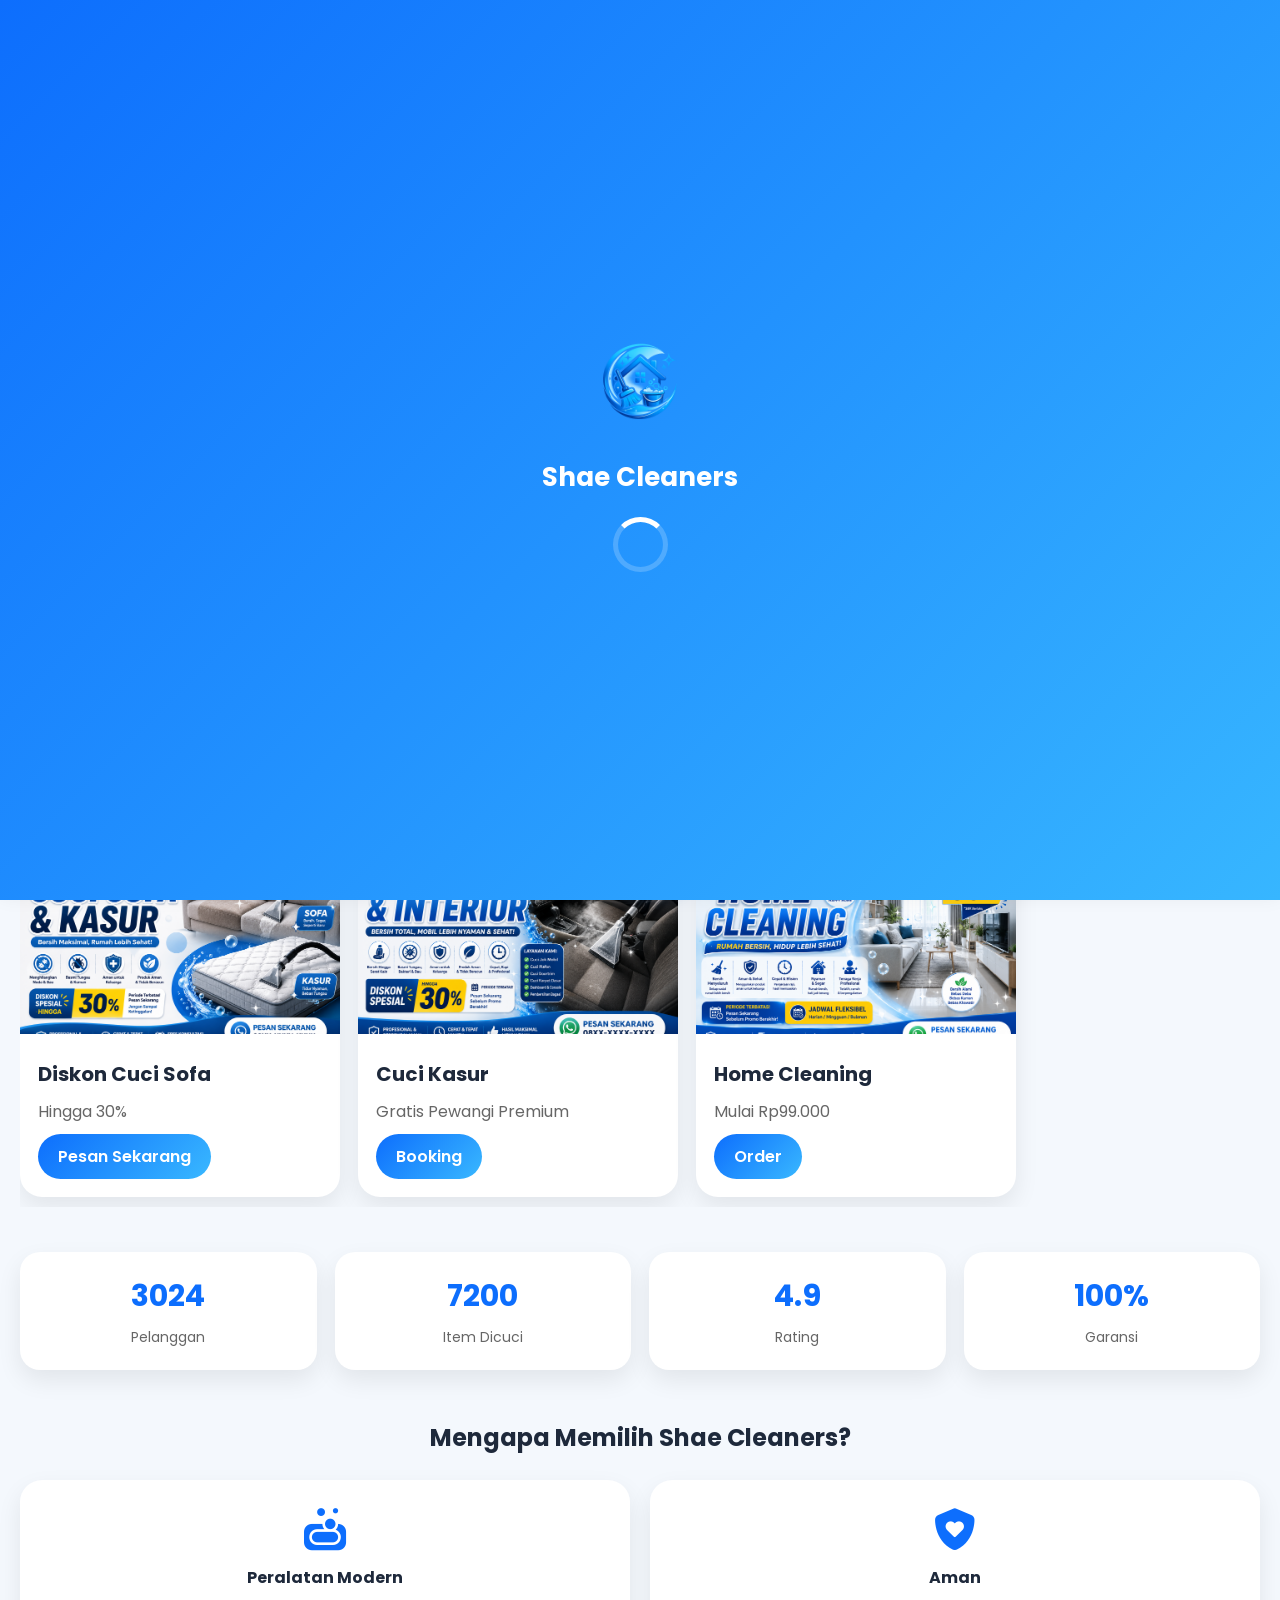
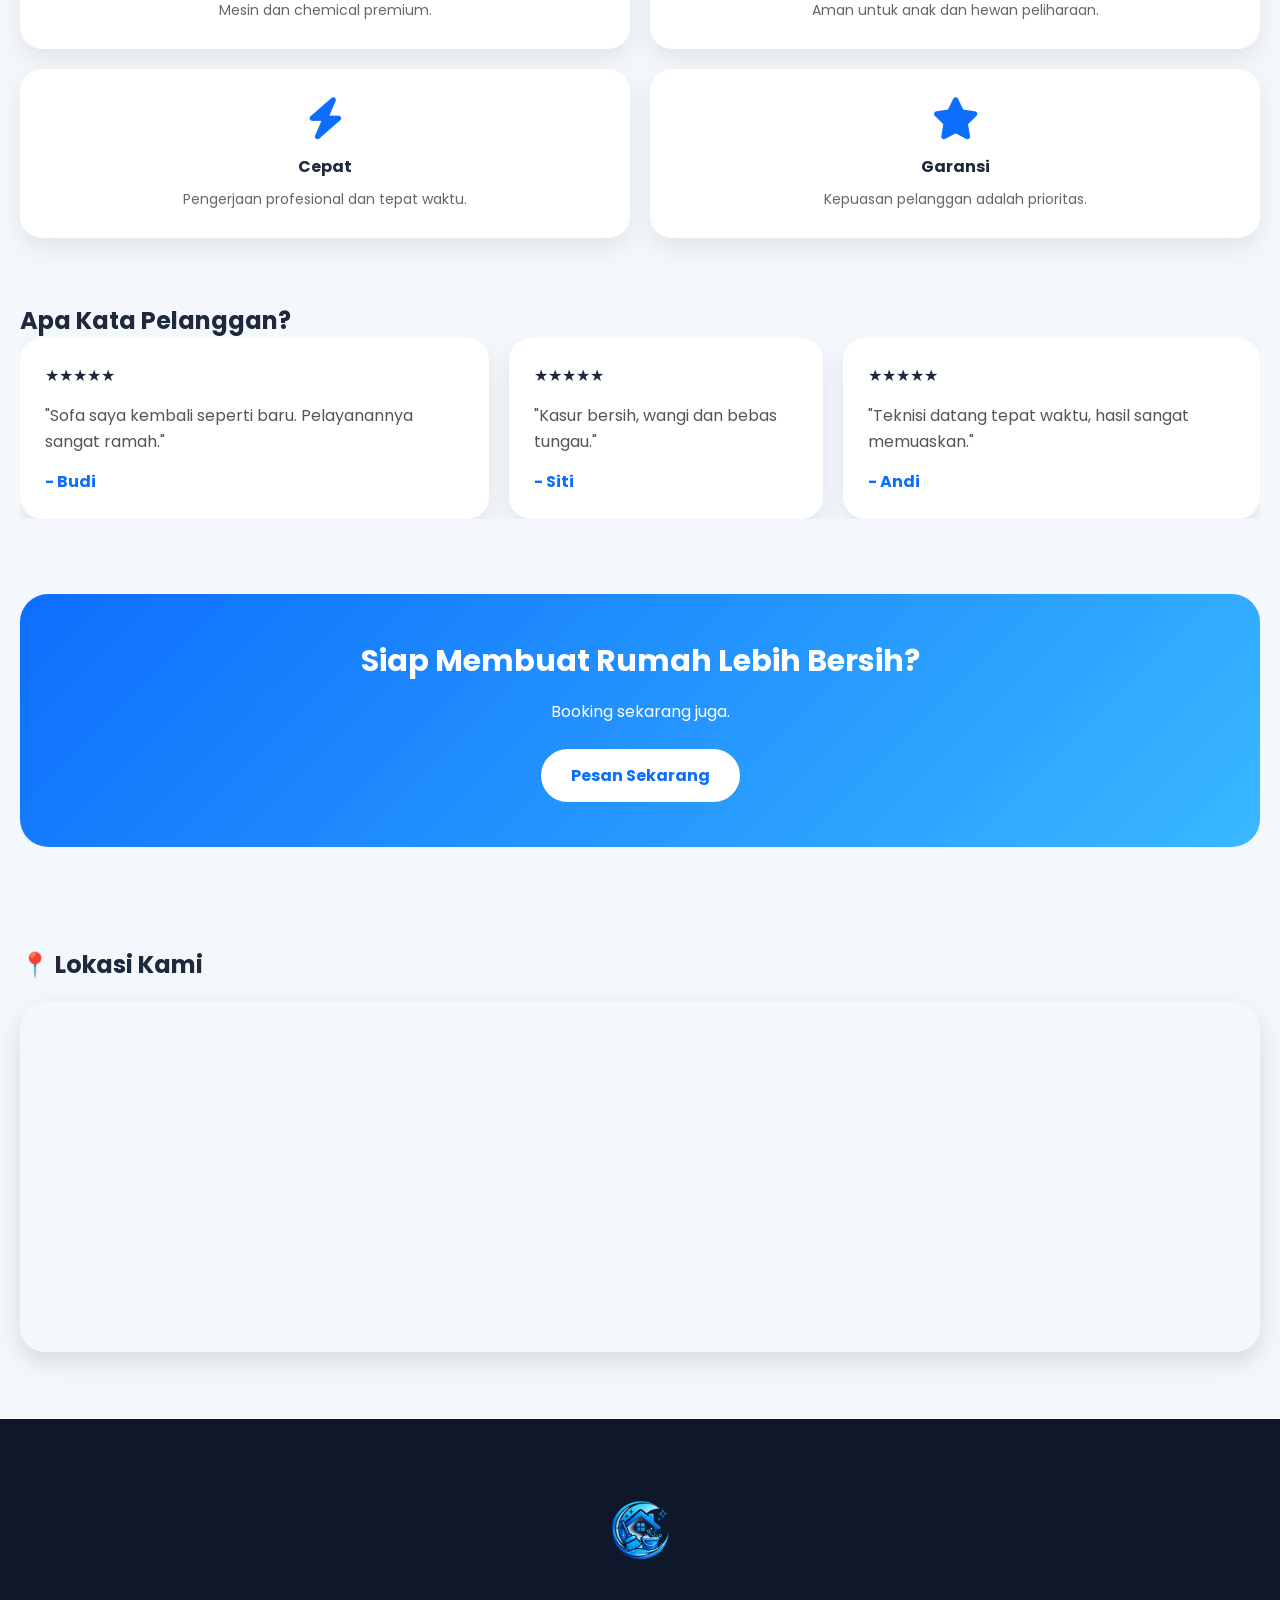
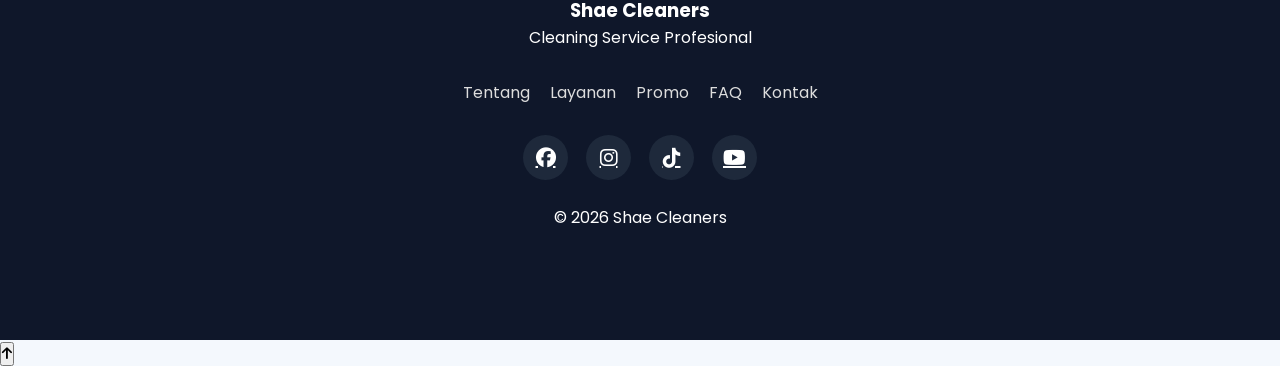
==== commit 9fab7ad8: "Update index.html" ====
--- a/index.html
+++ b/index.html
@@ -9,7 +9,7 @@
 <meta name="description" content="Shae Cleaners - Jasa Home Cleaning, Cuci Sofa, Kasur, AC, Jok Mobil, Kursi, Karpet dan lainnya.">
 
 <link rel="manifest" href="manifest.json">
-<link rel="icon" href="assets/logo/logo.png">
+<link rel="icon" href="/assets/logo/logo.png">
 
 <link rel="preconnect" href="https://fonts.googleapis.com">
 <link rel="preconnect" href="https://fonts.gstatic.com" crossorigin>
@@ -30,7 +30,7 @@
 
 <div id="splash">
 
-<img src="assets/logo/logo.png" class="logo">
+<img src="/assets/logo/logo.png" class="logo">
 
 <h2>Shae Cleaners</h2>
 
@@ -46,7 +46,7 @@
 
 <div class="logo-area">
 
-<img src="assets/logo/logo.png">
+<img src="/assets/logo/logo.png">
 
 <div>
 
@@ -87,13 +87,13 @@
 <section class="hero">
 <div class="slider">
 <div class="slide active">
-<img src="assets/banner/cuci-sofa.png">
+<img src="/assets/banner/cuci-sofa.png">
 </div>
 <div class="slide">
-<img src="assets/banner/cuci-kasur.png">
+<img src="/assets/banner/cuci-kasur.png">
 </div>
 <div class="slide">
-<img src="assets/banner/cuci-jokmobil.png">
+<img src="/assets/banner/cuci-jokmobil.png">
 </div></div>
 </section>
 
@@ -105,9 +105,9 @@
 
 <div class="grid">
 
-<a href="pages/home-cleaning.html" class="card">
-
-<img src="assets/icons/homecleaning.png">
+<a href="/pages/home-cleaning.html" class="card">
+
+<img src="/assets/icons/homecleaning.png">
 
 <span>Home Cleaning</span>
 
@@ -115,7 +115,7 @@
 
 <a href="pages/cuci-ac.html" class="card">
 
-<img src="assets/icons/cuciac.png">
+<img src="/assets/icons/cuciac.png">
 
 <span>Cuci AC</span>
 
@@ -123,13 +123,13 @@
 
 <a href="pages/cuci-sofa.html" class="card">
 
-<img src="assets/icons/cucisofa.png">
+<img src="/assets/icons/cucisofa.png">
 
 <span>Cuci Sofa</span>
 
 </a>
 
-<a href="pages/cuci-kasur.html" class="card">
+<a href="/pages/cuci-kasur.html" class="card">
 
 <img src="assets/icons/cucikasur.png">
 
@@ -137,7 +137,7 @@
 
 </a>
 
-<a href="pages/cuci-jokmobil.html" class="card">
+<a href="/pages/cuci-jokmobil.html" class="card">
 
 <img src="assets/icons/cucijokmobil.png">
 
@@ -145,25 +145,25 @@
 
 </a>
 
-<a href="pages/cuci-kursi.html" class="card">
-
-<img src="assets/icons/cucikursi.png">
+<a href="/pages/cuci-kursi.html" class="card">
+
+<img src="/assets/icons/cucikursi.png">
 
 <span>Cuci Kursi</span>
 
 </a>
 
-<a href="pages/karpet.html" class="card">
-
-<img src="assets/icons/cucikarpet.png">
+<a href="/pages/cuci-karpet.html" class="card">
+
+<img src="/assets/icons/cucikarpet.png">
 
 <span>Karpet</span>
 
 </a>
 
-<a href="pages/cuci-gorden.html" class="card">
-
-<img src="assets/icons/cucigorden.png">
+<a href="/pages/cuci-gorden.html" class="card">
+
+<img src="/assets/icons/cucigorden.png">
 
 <span>Cuci Gorden</span>
 
@@ -183,29 +183,29 @@
 <div class="promo-slider">
 
 <div class="promo-card">
-<img src="assets/banner/promo1.png" alt="">
+<img src="/assets/banner/promo1.png" alt="">
 <div class="promo-info">
 <h3>Diskon Cuci Sofa</h3>
 <p>Hingga 30%</p>
-<a href="pages/order.html">Pesan Sekarang</a>
+<a href="/pages/order.html">Pesan Sekarang</a>
 </div>
 </div>
 
 <div class="promo-card">
-<img src="assets/banner/promo2.png" alt="">
+<img src="/assets/banner/promo2.png" alt="">
 <div class="promo-info">
 <h3>Cuci Kasur</h3>
 <p>Gratis Pewangi Premium</p>
-<a href="pages/order.html">Booking</a>
+<a href="/pages/order.html">Booking</a>
 </div>
 </div>
 
 <div class="promo-card">
-<img src="assets/banner/promo3.png" alt="">
+<img src="/assets/banner/promo3.png" alt="">
 <div class="promo-info">
 <h3>Home Cleaning</h3>
 <p>Mulai Rp99.000</p>
-<a href="pages/order.html">Order</a>
+<a href="/pages/order.html">Order</a>
 </div>
 </div>
 
@@ -358,7 +358,7 @@
 
 </p>
 
-<a href="pages/order.html" class="btn-order">
+<a href="/pages/order.html" class="btn-order">
 
 Pesan Sekarang
 
@@ -394,7 +394,7 @@
 
 </a>
 
-<a href="pages/chat-admin.html">
+<a href="/pages/chat-admin.html">
 
 <i class="fa-solid fa-headset"></i>
 
@@ -402,7 +402,7 @@
 
 </a>
 
-<a href="pages/order.html">
+<a href="/pages/order.html">
 
 <div class="order-button">
 
@@ -412,7 +412,7 @@
 
 </a>
 
-<a href="pages/tracking.html">
+<a href="/pages/tracking.html">
 
 <i class="fa-solid fa-truck-fast"></i>
 
@@ -420,7 +420,7 @@
 
 </a>
 
-<a href="pages/profile.html">
+<a href="/pages/profile.html">
 
 <i class="fa-solid fa-user"></i>
 
@@ -434,7 +434,7 @@
 
 <footer>
 
-<img src="assets/logo/logo.png" class="footer-logo">
+<img src="/assets/logo/logo.png" class="footer-logo">
 
 <h3>Shae Cleaners</h3>
 
